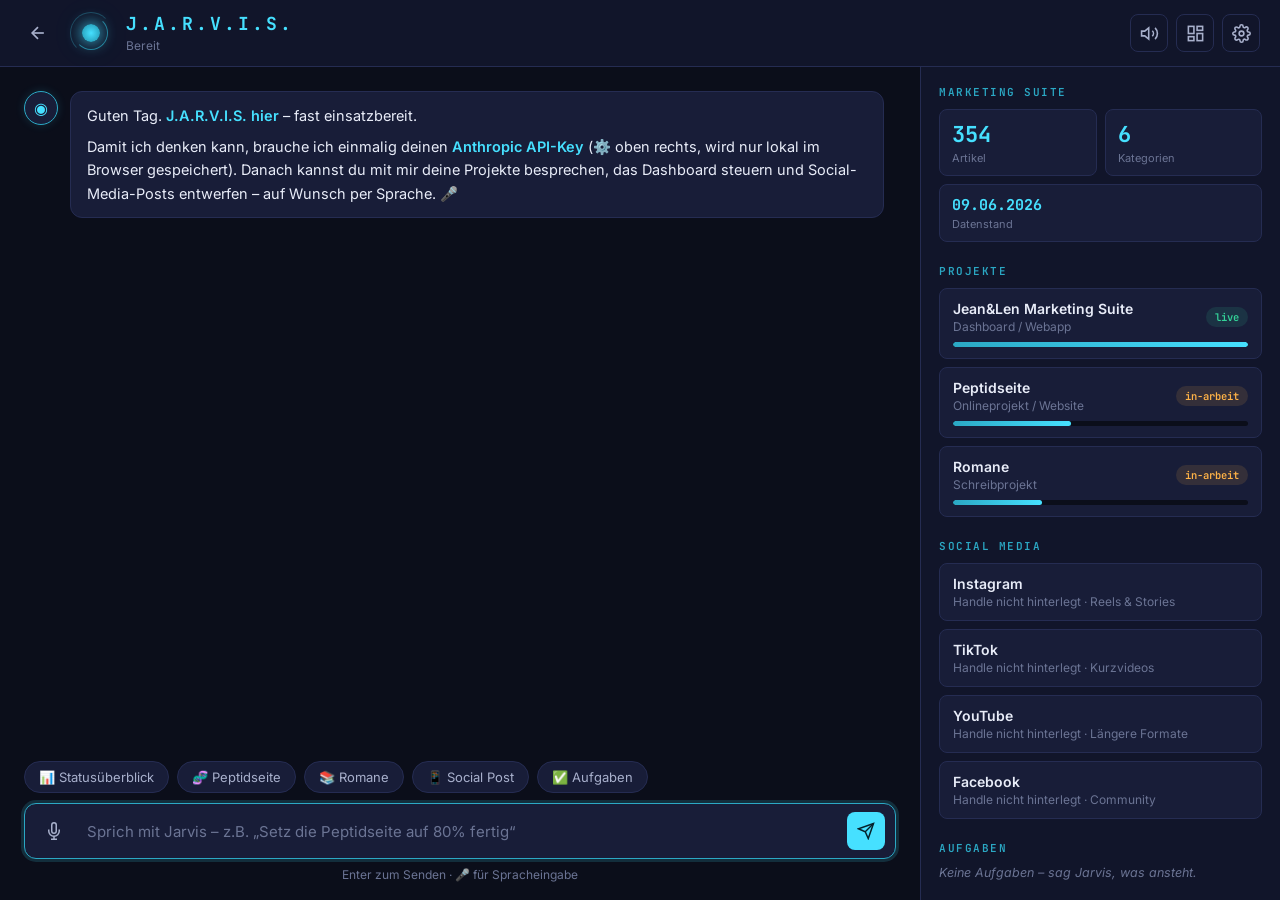
==== jarvis.html @ be7730c0 "Jarvis-Kommandozentrale hinzugefügt Neue KI-Kommandozentrale (jarvis.html) im Stil eines J.A.R.V.I.S" ====
<!DOCTYPE html>
<html lang="de">
<head>
  <meta charset="UTF-8">
  <meta name="viewport" content="width=device-width, initial-scale=1.0">
  <title>Jarvis – Kommandozentrale</title>
  <link rel="preconnect" href="https://fonts.googleapis.com">
  <link rel="preconnect" href="https://fonts.gstatic.com" crossorigin>
  <link href="https://fonts.googleapis.com/css2?family=Inter:wght@300;400;500;600;700&family=JetBrains+Mono:wght@400;600&display=swap" rel="stylesheet">
  <link rel="stylesheet" href="jarvis.css">
  <link rel="icon" href="data:image/svg+xml,<svg xmlns='http://www.w3.org/2000/svg' viewBox='0 0 100 100'><text y='.9em' font-size='90'>🤖</text></svg>">
</head>
<body>
  <div class="jarvis-app">

    <!-- Header -->
    <header class="jarvis-header">
      <div class="header-left">
        <a href="index.html" class="back-link" title="Zurück zur Marketing Suite">
          <svg viewBox="0 0 24 24" fill="none" stroke="currentColor" stroke-width="2"><path d="M19 12H5"/><path d="m12 19-7-7 7-7"/></svg>
        </a>
        <div class="jarvis-orb" id="jarvisOrb">
          <div class="orb-core"></div>
          <div class="orb-ring"></div>
          <div class="orb-ring ring-2"></div>
        </div>
        <div class="header-title">
          <h1>J.A.R.V.I.S.</h1>
          <span class="header-sub" id="jarvisStatus">Bereit</span>
        </div>
      </div>
      <div class="header-actions">
        <button class="icon-btn" id="voiceOutputBtn" title="Sprachausgabe an/aus">
          <svg viewBox="0 0 24 24" fill="none" stroke="currentColor" stroke-width="2"><polygon points="11 5 6 9 2 9 2 15 6 15 11 19 11 5"/><path d="M15.54 8.46a5 5 0 0 1 0 7.07"/><path d="M19.07 4.93a10 10 0 0 1 0 14.14"/></svg>
        </button>
        <button class="icon-btn" id="dashboardToggle" title="Dashboard ein-/ausblenden">
          <svg viewBox="0 0 24 24" fill="none" stroke="currentColor" stroke-width="2"><rect x="3" y="3" width="7" height="9"/><rect x="14" y="3" width="7" height="5"/><rect x="14" y="12" width="7" height="9"/><rect x="3" y="16" width="7" height="5"/></svg>
        </button>
        <button class="icon-btn" id="settingsBtn" title="Einstellungen">
          <svg viewBox="0 0 24 24" fill="none" stroke="currentColor" stroke-width="2"><circle cx="12" cy="12" r="3"/><path d="M19.4 15a1.65 1.65 0 0 0 .33 1.82l.06.06a2 2 0 0 1 0 2.83 2 2 0 0 1-2.83 0l-.06-.06a1.65 1.65 0 0 0-1.82-.33 1.65 1.65 0 0 0-1 1.51V21a2 2 0 0 1-2 2 2 2 0 0 1-2-2v-.09A1.65 1.65 0 0 0 9 19.4a1.65 1.65 0 0 0-1.82.33l-.06.06a2 2 0 0 1-2.83 0 2 2 0 0 1 0-2.83l.06-.06a1.65 1.65 0 0 0 .33-1.82 1.65 1.65 0 0 0-1.51-1H3a2 2 0 0 1-2-2 2 2 0 0 1 2-2h.09A1.65 1.65 0 0 0 4.6 9a1.65 1.65 0 0 0-.33-1.82l-.06-.06a2 2 0 0 1 0-2.83 2 2 0 0 1 2.83 0l.06.06a1.65 1.65 0 0 0 1.82.33H9a1.65 1.65 0 0 0 1-1.51V3a2 2 0 0 1 2-2 2 2 0 0 1 2 2v.09a1.65 1.65 0 0 0 1 1.51 1.65 1.65 0 0 0 1.82-.33l.06-.06a2 2 0 0 1 2.83 0 2 2 0 0 1 0 2.83l-.06.06a1.65 1.65 0 0 0-.33 1.82V9a1.65 1.65 0 0 0 1.51 1H21a2 2 0 0 1 2 2 2 2 0 0 1-2 2h-.09a1.65 1.65 0 0 0-1.51 1z"/></svg>
        </button>
      </div>
    </header>

    <div class="jarvis-body">

      <!-- Chat -->
      <main class="chat-panel">
        <div class="chat-messages" id="chatMessages"></div>

        <div class="quick-actions" id="quickActions">
          <button class="chip" data-query="Gib mir einen Statusüberblick über alle meine Projekte">📊 Statusüberblick</button>
          <button class="chip" data-query="Wie ist der Stand der Peptidseite?">🧬 Peptidseite</button>
          <button class="chip" data-query="Was ist der Stand bei meinen Romanen?">📚 Romane</button>
          <button class="chip" data-query="Entwirf mir einen Instagram-Post">📱 Social Post</button>
          <button class="chip" data-query="Welche offenen Aufgaben habe ich?">✅ Aufgaben</button>
        </div>

        <div class="chat-input-container">
          <div class="input-wrapper">
            <button class="mic-btn" id="micBtn" title="Spracheingabe (gedrückt halten oder klicken)">
              <svg viewBox="0 0 24 24" fill="none" stroke="currentColor" stroke-width="2"><path d="M12 1a3 3 0 0 0-3 3v8a3 3 0 0 0 6 0V4a3 3 0 0 0-3-3z"/><path d="M19 10v2a7 7 0 0 1-14 0v-2"/><line x1="12" y1="19" x2="12" y2="23"/><line x1="8" y1="23" x2="16" y2="23"/></svg>
            </button>
            <input type="text" id="chatInput" placeholder="Sprich mit Jarvis – z.B. „Setz die Peptidseite auf 80% fertig“" autocomplete="off">
            <button class="send-btn" id="sendBtn" title="Senden (Enter)">
              <svg viewBox="0 0 24 24" fill="none" stroke="currentColor" stroke-width="2"><line x1="22" y1="2" x2="11" y2="13"/><polygon points="22 2 15 22 11 13 2 9 22 2"/></svg>
            </button>
          </div>
          <span class="input-hint" id="inputHint">Enter zum Senden · 🎤 für Spracheingabe</span>
        </div>
      </main>

      <!-- Dashboard -->
      <aside class="dashboard-panel" id="dashboardPanel">
        <div class="dashboard-scroll">

          <section class="dash-section">
            <h2 class="dash-title">Marketing Suite</h2>
            <div class="stat-grid" id="suiteStats">
              <div class="stat-card"><span class="stat-value" id="dashArticles">–</span><span class="stat-label">Artikel</span></div>
              <div class="stat-card"><span class="stat-value" id="dashCategories">–</span><span class="stat-label">Kategorien</span></div>
              <div class="stat-card wide"><span class="stat-value small" id="dashUpdated">–</span><span class="stat-label">Datenstand</span></div>
            </div>
          </section>

          <section class="dash-section">
            <h2 class="dash-title">Projekte</h2>
            <div id="projectCards"></div>
          </section>

          <section class="dash-section">
            <h2 class="dash-title">Social Media</h2>
            <div id="channelCards"></div>
          </section>

          <section class="dash-section">
            <h2 class="dash-title">Aufgaben</h2>
            <div id="taskList"></div>
          </section>

          <section class="dash-section">
            <h2 class="dash-title">Post-Entwürfe</h2>
            <div id="draftList"></div>
          </section>

          <section class="dash-section">
            <h2 class="dash-title">Notizen</h2>
            <div id="noteList"></div>
          </section>

        </div>
      </aside>
    </div>
  </div>

  <!-- Settings Modal -->
  <div class="modal-overlay" id="settingsModal">
    <div class="modal">
      <div class="modal-header">
        <h2>Einstellungen</h2>
        <button class="icon-btn" id="closeSettings">✕</button>
      </div>
      <div class="modal-body">
        <label class="field-label">Anthropic API-Key
          <input type="password" id="apiKeyInput" placeholder="sk-ant-...">
          <span class="field-hint">Wird nur lokal in deinem Browser gespeichert. Key erstellen: <a href="https://console.anthropic.com/settings/keys" target="_blank" rel="noopener">console.anthropic.com</a></span>
        </label>
        <label class="field-label">Modell
          <select id="modelSelect">
            <option value="claude-opus-4-8">Claude Opus 4.8 (am fähigsten)</option>
            <option value="claude-sonnet-4-6">Claude Sonnet 4.6 (schnell & stark)</option>
            <option value="claude-haiku-4-5">Claude Haiku 4.5 (am schnellsten)</option>
          </select>
        </label>
        <label class="field-label checkbox-label">
          <input type="checkbox" id="ttsCheckbox"> Sprachausgabe aktivieren (Jarvis spricht Antworten)
        </label>
        <div class="modal-actions">
          <button class="btn-secondary" id="resetDataBtn">Dashboard-Daten zurücksetzen</button>
          <button class="btn-primary" id="saveSettings">Speichern</button>
        </div>
      </div>
    </div>
  </div>

  <script src="jarvis.js"></script>
</body>
</html>
---- jarvis.css ----
/* ============================================
   J.A.R.V.I.S. – Kommandozentrale
   Dark Command-Center Theme
   ============================================ */

:root {
  --bg: #0B0E1A;
  --bg-panel: #11152A;
  --bg-card: #181D38;
  --bg-card-hover: #1F2547;
  --border: #252C52;
  --border-glow: rgba(70, 224, 255, 0.35);

  --cyan: #46E0FF;
  --cyan-dim: #2BA8C4;
  --cyan-glow: rgba(70, 224, 255, 0.15);
  --pink: #D4608A;
  --amber: #FFB347;
  --green: #34D399;
  --red: #F87171;

  --text: #E8ECF8;
  --text-secondary: #A8B0CC;
  --text-muted: #6B7494;

  --radius: 12px;
  --radius-sm: 8px;
  --mono: 'JetBrains Mono', monospace;
}

*, *::before, *::after { box-sizing: border-box; margin: 0; padding: 0; }

html, body { height: 100%; overflow: hidden; }

body {
  font-family: 'Inter', sans-serif;
  background: var(--bg);
  color: var(--text);
  font-size: 15px;
}

.jarvis-app { display: flex; flex-direction: column; height: 100vh; height: 100dvh; }

/* ============================================
   Header
   ============================================ */

.jarvis-header {
  display: flex;
  align-items: center;
  justify-content: space-between;
  padding: 12px 20px;
  background: var(--bg-panel);
  border-bottom: 1px solid var(--border);
  flex-shrink: 0;
}

.header-left { display: flex; align-items: center; gap: 14px; }

.back-link {
  display: flex;
  align-items: center;
  justify-content: center;
  width: 36px;
  height: 36px;
  border-radius: var(--radius-sm);
  color: var(--text-secondary);
  transition: all 0.15s;
}
.back-link:hover { background: var(--bg-card); color: var(--cyan); }
.back-link svg { width: 20px; height: 20px; }

.header-title h1 {
  font-size: 18px;
  font-weight: 700;
  letter-spacing: 3px;
  color: var(--cyan);
  font-family: var(--mono);
}
.header-sub { font-size: 12px; color: var(--text-muted); }

.header-actions { display: flex; gap: 8px; }

.icon-btn {
  display: flex;
  align-items: center;
  justify-content: center;
  width: 38px;
  height: 38px;
  border: 1px solid var(--border);
  border-radius: var(--radius-sm);
  background: transparent;
  color: var(--text-secondary);
  cursor: pointer;
  transition: all 0.15s;
  font-size: 14px;
}
.icon-btn:hover { border-color: var(--cyan-dim); color: var(--cyan); }
.icon-btn.active { border-color: var(--cyan); color: var(--cyan); background: var(--cyan-glow); }
.icon-btn svg { width: 19px; height: 19px; }

/* Orb */
.jarvis-orb { position: relative; width: 42px; height: 42px; flex-shrink: 0; }

.orb-core {
  position: absolute;
  inset: 12px;
  border-radius: 50%;
  background: radial-gradient(circle, var(--cyan) 0%, var(--cyan-dim) 70%);
  box-shadow: 0 0 16px var(--cyan), 0 0 40px var(--cyan-glow);
  animation: pulse 3s ease-in-out infinite;
}

.orb-ring {
  position: absolute;
  inset: 4px;
  border-radius: 50%;
  border: 1.5px solid var(--cyan-dim);
  border-top-color: transparent;
  border-left-color: transparent;
  animation: spin 4s linear infinite;
  opacity: 0.7;
}
.orb-ring.ring-2 {
  inset: 0;
  border-color: var(--border-glow);
  border-bottom-color: transparent;
  border-right-color: transparent;
  animation: spin 7s linear infinite reverse;
}

.jarvis-orb.thinking .orb-core { animation: pulse 0.8s ease-in-out infinite; }
.jarvis-orb.thinking .orb-ring { animation-duration: 1s; }
.jarvis-orb.listening .orb-core { background: radial-gradient(circle, var(--pink) 0%, #B8406E 70%); box-shadow: 0 0 16px var(--pink); }

@keyframes spin { to { transform: rotate(360deg); } }
@keyframes pulse {
  0%, 100% { transform: scale(1); opacity: 1; }
  50% { transform: scale(0.85); opacity: 0.75; }
}

/* ============================================
   Layout
   ============================================ */

.jarvis-body { display: flex; flex: 1; min-height: 0; }

.chat-panel {
  flex: 1;
  display: flex;
  flex-direction: column;
  min-width: 0;
}

.dashboard-panel {
  width: 360px;
  flex-shrink: 0;
  border-left: 1px solid var(--border);
  background: var(--bg-panel);
  overflow: hidden;
  transition: width 0.2s ease, opacity 0.2s ease;
}
.dashboard-panel.hidden { width: 0; opacity: 0; border: none; }

.dashboard-scroll { height: 100%; overflow-y: auto; padding: 18px; }

/* ============================================
   Chat
   ============================================ */

.chat-messages {
  flex: 1;
  overflow-y: auto;
  padding: 24px;
  display: flex;
  flex-direction: column;
  gap: 16px;
}

.message { display: flex; gap: 12px; max-width: 860px; }
.message.user { align-self: flex-end; flex-direction: row-reverse; }

.avatar {
  width: 34px;
  height: 34px;
  border-radius: 50%;
  flex-shrink: 0;
  display: flex;
  align-items: center;
  justify-content: center;
  font-size: 16px;
  background: var(--bg-card);
  border: 1px solid var(--border);
}
.message.bot .avatar { color: var(--cyan); border-color: var(--cyan-dim); box-shadow: 0 0 10px var(--cyan-glow); }

.bubble {
  background: var(--bg-card);
  border: 1px solid var(--border);
  border-radius: var(--radius);
  padding: 12px 16px;
  line-height: 1.6;
  font-size: 14.5px;
  overflow-wrap: anywhere;
}
.message.user .bubble { background: #2A2342; border-color: #3D3460; }
.message.bot .bubble { border-color: var(--border); }

.bubble p { margin: 0 0 8px; }
.bubble p:last-child { margin: 0; }
.bubble ul, .bubble ol { margin: 4px 0 8px; padding-left: 20px; }
.bubble li { margin: 3px 0; }
.bubble code {
  font-family: var(--mono);
  font-size: 13px;
  background: rgba(70, 224, 255, 0.08);
  color: var(--cyan);
  padding: 1px 5px;
  border-radius: 4px;
}
.bubble pre {
  background: #0B0E1A;
  border: 1px solid var(--border);
  border-radius: var(--radius-sm);
  padding: 10px 12px;
  overflow-x: auto;
  margin: 8px 0;
}
.bubble pre code { background: none; padding: 0; }
.bubble strong { color: var(--cyan); font-weight: 600; }
.bubble a { color: var(--cyan); }

.tool-pill {
  display: inline-flex;
  align-items: center;
  gap: 6px;
  font-size: 12px;
  font-family: var(--mono);
  color: var(--text-muted);
  background: var(--bg-card);
  border: 1px solid var(--border);
  border-radius: 999px;
  padding: 4px 12px;
  align-self: flex-start;
  margin-left: 46px;
}
.tool-pill::before { content: '⚙'; color: var(--cyan-dim); }

.typing-dots { display: inline-flex; gap: 4px; padding: 4px 0; }
.typing-dots span {
  width: 7px; height: 7px;
  border-radius: 50%;
  background: var(--cyan-dim);
  animation: blink 1.2s infinite;
}
.typing-dots span:nth-child(2) { animation-delay: 0.2s; }
.typing-dots span:nth-child(3) { animation-delay: 0.4s; }
@keyframes blink { 0%, 80%, 100% { opacity: 0.25; } 40% { opacity: 1; } }

/* Quick Actions */
.quick-actions {
  display: flex;
  gap: 8px;
  padding: 0 24px 10px;
  flex-wrap: wrap;
}
.chip {
  background: var(--bg-card);
  border: 1px solid var(--border);
  color: var(--text-secondary);
  border-radius: 999px;
  padding: 7px 14px;
  font-size: 13px;
  font-family: inherit;
  cursor: pointer;
  transition: all 0.15s;
}
.chip:hover { border-color: var(--cyan-dim); color: var(--cyan); }

/* Input */
.chat-input-container { padding: 0 24px 18px; }

.input-wrapper {
  display: flex;
  align-items: center;
  gap: 10px;
  background: var(--bg-card);
  border: 1px solid var(--border);
  border-radius: var(--radius);
  padding: 8px 10px;
  transition: border-color 0.15s, box-shadow 0.15s;
}
.input-wrapper:focus-within { border-color: var(--cyan-dim); box-shadow: 0 0 0 3px var(--cyan-glow); }

#chatInput {
  flex: 1;
  background: none;
  border: none;
  outline: none;
  color: var(--text);
  font-family: inherit;
  font-size: 15px;
  padding: 6px 4px;
}
#chatInput::placeholder { color: var(--text-muted); }

.mic-btn, .send-btn {
  display: flex;
  align-items: center;
  justify-content: center;
  width: 38px;
  height: 38px;
  border-radius: var(--radius-sm);
  border: none;
  cursor: pointer;
  transition: all 0.15s;
  flex-shrink: 0;
}
.mic-btn { background: transparent; color: var(--text-secondary); }
.mic-btn:hover { color: var(--cyan); background: var(--cyan-glow); }
.mic-btn.recording { color: #fff; background: var(--pink); animation: pulse 1s infinite; }
.send-btn { background: var(--cyan); color: #06222B; }
.send-btn:hover { background: #6FE8FF; }
.send-btn:disabled { opacity: 0.4; cursor: default; }
.mic-btn svg, .send-btn svg { width: 18px; height: 18px; }

.input-hint {
  display: block;
  margin-top: 8px;
  font-size: 12px;
  color: var(--text-muted);
  text-align: center;
}

/* ============================================
   Dashboard
   ============================================ */

.dash-section { margin-bottom: 22px; }

.dash-title {
  font-size: 11px;
  font-weight: 600;
  letter-spacing: 1.5px;
  text-transform: uppercase;
  color: var(--cyan-dim);
  margin-bottom: 10px;
  font-family: var(--mono);
}

.stat-grid { display: grid; grid-template-columns: 1fr 1fr; gap: 8px; }
.stat-card {
  background: var(--bg-card);
  border: 1px solid var(--border);
  border-radius: var(--radius-sm);
  padding: 10px 12px;
  display: flex;
  flex-direction: column;
}
.stat-card.wide { grid-column: span 2; }
.stat-value { font-size: 22px; font-weight: 700; color: var(--cyan); font-family: var(--mono); }
.stat-value.small { font-size: 15px; }
.stat-label { font-size: 11px; color: var(--text-muted); margin-top: 2px; }

.dash-card {
  background: var(--bg-card);
  border: 1px solid var(--border);
  border-radius: var(--radius-sm);
  padding: 11px 13px;
  margin-bottom: 8px;
  transition: border-color 0.3s;
}
.dash-card.flash { border-color: var(--cyan); box-shadow: 0 0 12px var(--cyan-glow); }

.dash-card-head {
  display: flex;
  align-items: center;
  justify-content: space-between;
  gap: 8px;
}
.dash-card-title { font-size: 14px; font-weight: 600; }
.dash-card-sub { font-size: 12px; color: var(--text-muted); margin-top: 2px; }
.dash-card-notes {
  font-size: 12.5px;
  color: var(--text-secondary);
  margin-top: 6px;
  padding-top: 6px;
  border-top: 1px dashed var(--border);
  white-space: pre-wrap;
}

.badge {
  font-size: 10.5px;
  font-weight: 600;
  padding: 3px 9px;
  border-radius: 999px;
  white-space: nowrap;
  font-family: var(--mono);
}
.badge.live, .badge.aktiv { background: rgba(52, 211, 153, 0.12); color: var(--green); }
.badge.in-arbeit { background: rgba(255, 179, 71, 0.12); color: var(--amber); }
.badge.geplant, .badge.idee { background: rgba(70, 224, 255, 0.1); color: var(--cyan); }
.badge.pausiert { background: rgba(248, 113, 113, 0.12); color: var(--red); }
.badge.neutral { background: var(--bg-card-hover); color: var(--text-secondary); }

.progress-bar {
  height: 5px;
  background: var(--bg);
  border-radius: 999px;
  margin-top: 8px;
  overflow: hidden;
}
.progress-fill {
  height: 100%;
  background: linear-gradient(90deg, var(--cyan-dim), var(--cyan));
  border-radius: 999px;
  transition: width 0.5s ease;
}

.task-item {
  display: flex;
  align-items: flex-start;
  gap: 9px;
  background: var(--bg-card);
  border: 1px solid var(--border);
  border-radius: var(--radius-sm);
  padding: 9px 12px;
  margin-bottom: 6px;
  font-size: 13.5px;
}
.task-item.done { opacity: 0.5; }
.task-item.done .task-text { text-decoration: line-through; }
.task-check { color: var(--cyan); flex-shrink: 0; margin-top: 1px; }
.task-meta { font-size: 11.5px; color: var(--text-muted); margin-top: 2px; }

.draft-card .draft-content {
  font-size: 13px;
  color: var(--text-secondary);
  margin-top: 6px;
  white-space: pre-wrap;
  max-height: 130px;
  overflow-y: auto;
}

.note-item {
  background: rgba(255, 179, 71, 0.06);
  border: 1px solid rgba(255, 179, 71, 0.25);
  border-radius: var(--radius-sm);
  padding: 9px 12px;
  margin-bottom: 6px;
  font-size: 13.5px;
  color: var(--text-secondary);
  white-space: pre-wrap;
}

.empty-hint { font-size: 12.5px; color: var(--text-muted); font-style: italic; }

/* ============================================
   Modal
   ============================================ */

.modal-overlay {
  position: fixed;
  inset: 0;
  background: rgba(5, 8, 18, 0.75);
  backdrop-filter: blur(4px);
  display: none;
  align-items: center;
  justify-content: center;
  z-index: 100;
  padding: 20px;
}
.modal-overlay.open { display: flex; }

.modal {
  width: 100%;
  max-width: 480px;
  background: var(--bg-panel);
  border: 1px solid var(--border);
  border-radius: var(--radius);
  box-shadow: 0 20px 60px rgba(0,0,0,0.5);
}
.modal-header {
  display: flex;
  align-items: center;
  justify-content: space-between;
  padding: 16px 20px;
  border-bottom: 1px solid var(--border);
}
.modal-header h2 { font-size: 16px; }
.modal-body { padding: 20px; display: flex; flex-direction: column; gap: 16px; }

.field-label { display: flex; flex-direction: column; gap: 6px; font-size: 13px; font-weight: 600; color: var(--text-secondary); }
.field-label input[type="password"], .field-label input[type="text"], .field-label select {
  background: var(--bg-card);
  border: 1px solid var(--border);
  border-radius: var(--radius-sm);
  color: var(--text);
  font-family: inherit;
  font-size: 14px;
  padding: 10px 12px;
  outline: none;
}
.field-label input:focus, .field-label select:focus { border-color: var(--cyan-dim); }
.field-hint { font-size: 11.5px; font-weight: 400; color: var(--text-muted); }
.field-hint a { color: var(--cyan); }

.checkbox-label { flex-direction: row; align-items: center; gap: 9px; cursor: pointer; }
.checkbox-label input { accent-color: var(--cyan); width: 16px; height: 16px; }

.modal-actions { display: flex; justify-content: space-between; gap: 10px; margin-top: 4px; }
.btn-primary, .btn-secondary {
  border: none;
  border-radius: var(--radius-sm);
  font-family: inherit;
  font-size: 14px;
  font-weight: 600;
  padding: 10px 18px;
  cursor: pointer;
  transition: all 0.15s;
}
.btn-primary { background: var(--cyan); color: #06222B; }
.btn-primary:hover { background: #6FE8FF; }
.btn-secondary { background: transparent; border: 1px solid var(--border); color: var(--text-secondary); }
.btn-secondary:hover { border-color: var(--red); color: var(--red); }

/* ============================================
   Scrollbars & Mobile
   ============================================ */

::-webkit-scrollbar { width: 8px; }
::-webkit-scrollbar-track { background: transparent; }
::-webkit-scrollbar-thumb { background: var(--border); border-radius: 999px; }
::-webkit-scrollbar-thumb:hover { background: var(--cyan-dim); }

@media (max-width: 900px) {
  .dashboard-panel {
    position: fixed;
    top: 63px;
    right: 0;
    bottom: 0;
    z-index: 50;
    width: min(360px, 90vw);
    box-shadow: -10px 0 30px rgba(0,0,0,0.5);
  }
  .dashboard-panel.hidden { width: min(360px, 90vw); transform: translateX(100%); opacity: 1; border-left: 1px solid var(--border); }
  .dashboard-panel { transform: translateX(0); transition: transform 0.25s ease; }
  .chat-messages { padding: 16px; }
  .quick-actions, .chat-input-container { padding-left: 16px; padding-right: 16px; }
  .header-title h1 { font-size: 15px; letter-spacing: 2px; }
}
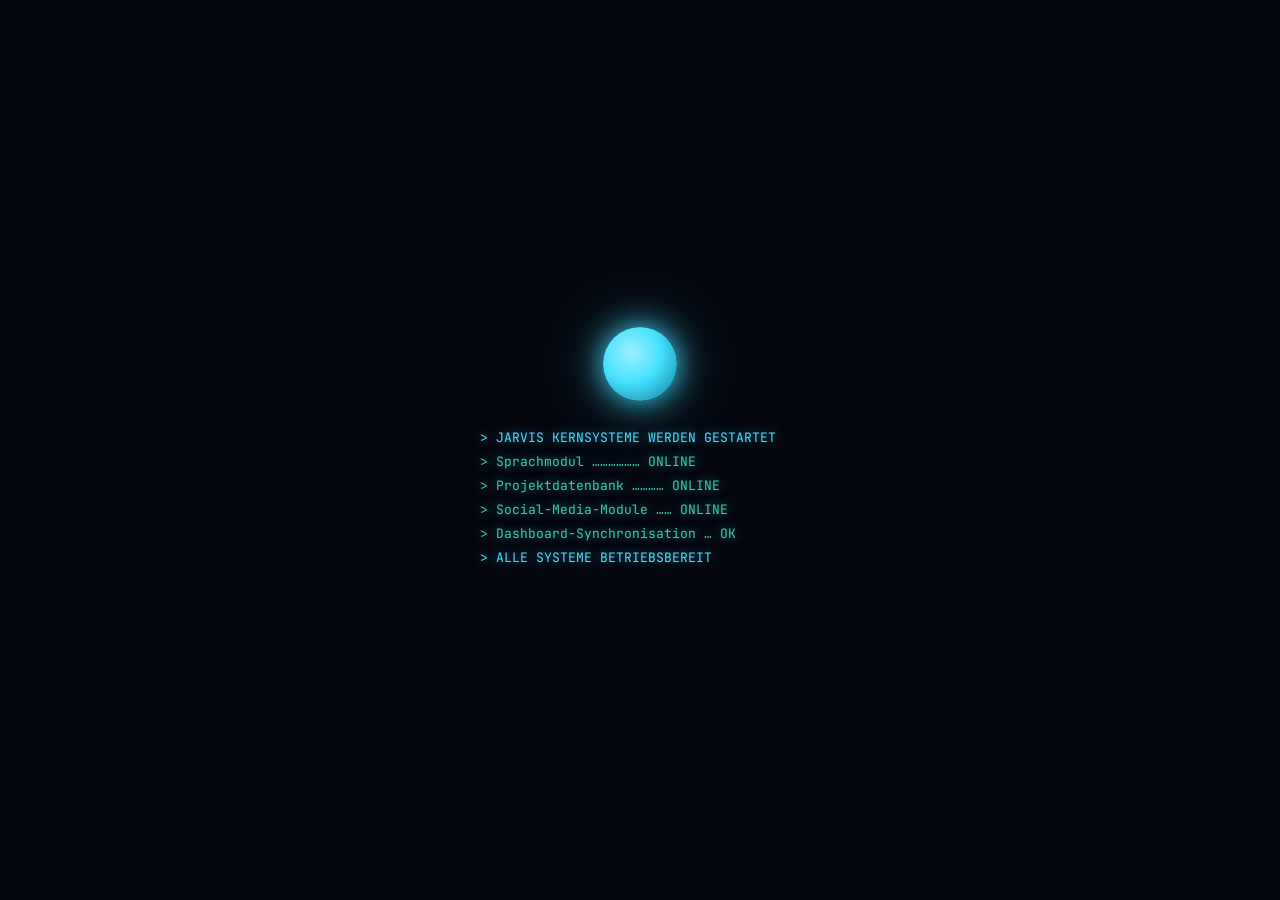
==== commit 17686c0e: "Jarvis-MVP: Hands-free-Sprachmodus, HUD-Effekte, Social-Statistiken, Wissensspeicher Sprachsteuerung" ====
--- a/jarvis.html
+++ b/jarvis.html
@@ -11,6 +11,11 @@
   <link rel="icon" href="data:image/svg+xml,<svg xmlns='http://www.w3.org/2000/svg' viewBox='0 0 100 100'><text y='.9em' font-size='90'>🤖</text></svg>">
 </head>
 <body>
+
+  <!-- HUD-Hintergrund -->
+  <canvas id="bgCanvas"></canvas>
+  <div class="hud-grid"></div>
+
   <div class="jarvis-app">
 
     <!-- Header -->
@@ -30,6 +35,10 @@
         </div>
       </div>
       <div class="header-actions">
+        <button class="icon-btn voice-mode-btn" id="voiceModeBtn" title="Sprachmodus (Hands-free)">
+          <svg viewBox="0 0 24 24" fill="none" stroke="currentColor" stroke-width="2"><circle cx="12" cy="12" r="2.2"/><path d="M12 5.5a6.5 6.5 0 0 1 6.5 6.5"/><path d="M12 2a10 10 0 0 1 10 10"/><path d="M12 18.5A6.5 6.5 0 0 1 5.5 12"/><path d="M12 22A10 10 0 0 1 2 12"/></svg>
+          <span class="voice-mode-label">Sprachmodus</span>
+        </button>
         <button class="icon-btn" id="voiceOutputBtn" title="Sprachausgabe an/aus">
           <svg viewBox="0 0 24 24" fill="none" stroke="currentColor" stroke-width="2"><polygon points="11 5 6 9 2 9 2 15 6 15 11 19 11 5"/><path d="M15.54 8.46a5 5 0 0 1 0 7.07"/><path d="M19.07 4.93a10 10 0 0 1 0 14.14"/></svg>
         </button>
@@ -50,6 +59,7 @@
 
         <div class="quick-actions" id="quickActions">
           <button class="chip" data-query="Gib mir einen Statusüberblick über alle meine Projekte">📊 Statusüberblick</button>
+          <button class="chip" data-query="Wie sind meine Social-Media-Statistiken?">📈 Social-Statistiken</button>
           <button class="chip" data-query="Wie ist der Stand der Peptidseite?">🧬 Peptidseite</button>
           <button class="chip" data-query="Was ist der Stand bei meinen Romanen?">📚 Romane</button>
           <button class="chip" data-query="Entwirf mir einen Instagram-Post">📱 Social Post</button>
@@ -58,7 +68,7 @@
 
         <div class="chat-input-container">
           <div class="input-wrapper">
-            <button class="mic-btn" id="micBtn" title="Spracheingabe (gedrückt halten oder klicken)">
+            <button class="mic-btn" id="micBtn" title="Spracheingabe">
               <svg viewBox="0 0 24 24" fill="none" stroke="currentColor" stroke-width="2"><path d="M12 1a3 3 0 0 0-3 3v8a3 3 0 0 0 6 0V4a3 3 0 0 0-3-3z"/><path d="M19 10v2a7 7 0 0 1-14 0v-2"/><line x1="12" y1="19" x2="12" y2="23"/><line x1="8" y1="23" x2="16" y2="23"/></svg>
             </button>
             <input type="text" id="chatInput" placeholder="Sprich mit Jarvis – z.B. „Setz die Peptidseite auf 80% fertig“" autocomplete="off">
@@ -66,7 +76,7 @@
               <svg viewBox="0 0 24 24" fill="none" stroke="currentColor" stroke-width="2"><line x1="22" y1="2" x2="11" y2="13"/><polygon points="22 2 15 22 11 13 2 9 22 2"/></svg>
             </button>
           </div>
-          <span class="input-hint" id="inputHint">Enter zum Senden · 🎤 für Spracheingabe</span>
+          <span class="input-hint" id="inputHint">Enter zum Senden · 🎤 Einzelaufnahme · ◎ Sprachmodus für freihändige Gespräche</span>
         </div>
       </main>
 
@@ -81,6 +91,11 @@
               <div class="stat-card"><span class="stat-value" id="dashCategories">–</span><span class="stat-label">Kategorien</span></div>
               <div class="stat-card wide"><span class="stat-value small" id="dashUpdated">–</span><span class="stat-label">Datenstand</span></div>
             </div>
+          </section>
+
+          <section class="dash-section" id="metricsSection">
+            <h2 class="dash-title">Kennzahlen</h2>
+            <div class="stat-grid" id="metricCards"></div>
           </section>
 
           <section class="dash-section">
@@ -108,8 +123,38 @@
             <div id="noteList"></div>
           </section>
 
+          <section class="dash-section">
+            <h2 class="dash-title">Wissensspeicher</h2>
+            <div id="knowledgeList"></div>
+          </section>
+
         </div>
       </aside>
+    </div>
+  </div>
+
+  <!-- Voice-Mode Overlay -->
+  <div class="voice-overlay" id="voiceOverlay">
+    <canvas id="voiceCanvas"></canvas>
+    <button class="voice-close" id="voiceClose" title="Sprachmodus beenden">✕</button>
+    <div class="voice-center">
+      <div class="voice-orb" id="voiceOrb">
+        <div class="voice-orb-core"></div>
+        <div class="voice-orb-ring r1"></div>
+        <div class="voice-orb-ring r2"></div>
+        <div class="voice-orb-ring r3"></div>
+      </div>
+      <div class="voice-status" id="voiceStatus">Initialisiere …</div>
+      <div class="voice-transcript" id="voiceTranscript"></div>
+      <button class="voice-talk-btn" id="voiceTalkBtn">Tippen zum Sprechen</button>
+    </div>
+  </div>
+
+  <!-- Boot-Sequenz -->
+  <div class="boot-overlay" id="bootOverlay">
+    <div class="boot-box">
+      <div class="boot-orb"></div>
+      <div class="boot-lines" id="bootLines"></div>
     </div>
   </div>
 
@@ -132,6 +177,10 @@
             <option value="claude-haiku-4-5">Claude Haiku 4.5 (am schnellsten)</option>
           </select>
         </label>
+        <label class="field-label">Über dich & deine Projekte (Kontext für Jarvis)
+          <textarea id="contextInput" rows="5" placeholder="Füttere Jarvis hier mit allem, was er dauerhaft wissen soll – z.B. Details zur Peptidseite, deinen Romanen, Zielgruppen, Tonalität deiner Kanäle …"></textarea>
+          <span class="field-hint">Wird Jarvis bei jedem Gespräch mitgegeben. Zusätzlich merkt er sich Dinge selbst im Wissensspeicher.</span>
+        </label>
         <label class="field-label checkbox-label">
           <input type="checkbox" id="ttsCheckbox"> Sprachausgabe aktivieren (Jarvis spricht Antworten)
         </label>
--- a/jarvis.css
+++ b/jarvis.css
@@ -39,7 +39,33 @@
   font-size: 15px;
 }
 
-.jarvis-app { display: flex; flex-direction: column; height: 100vh; height: 100dvh; }
+.jarvis-app { display: flex; flex-direction: column; height: 100vh; height: 100dvh; position: relative; z-index: 2; }
+
+/* HUD-Hintergrund */
+#bgCanvas {
+  position: fixed;
+  inset: 0;
+  width: 100%;
+  height: 100%;
+  z-index: 0;
+  opacity: 0.8;
+}
+.hud-grid {
+  position: fixed;
+  inset: 0;
+  z-index: 1;
+  pointer-events: none;
+  background-image:
+    linear-gradient(rgba(70, 224, 255, 0.035) 1px, transparent 1px),
+    linear-gradient(90deg, rgba(70, 224, 255, 0.035) 1px, transparent 1px);
+  background-size: 44px 44px;
+  mask-image: radial-gradient(ellipse 90% 80% at 50% 40%, black 30%, transparent 100%);
+  -webkit-mask-image: radial-gradient(ellipse 90% 80% at 50% 40%, black 30%, transparent 100%);
+}
+
+.jarvis-header, .chat-panel { background: transparent; }
+.jarvis-header { background: rgba(17, 21, 42, 0.82); backdrop-filter: blur(8px); }
+.dashboard-panel { background: rgba(17, 21, 42, 0.86); backdrop-filter: blur(8px); }
 
 /* ============================================
    Header
@@ -491,7 +517,7 @@
 .modal-body { padding: 20px; display: flex; flex-direction: column; gap: 16px; }
 
 .field-label { display: flex; flex-direction: column; gap: 6px; font-size: 13px; font-weight: 600; color: var(--text-secondary); }
-.field-label input[type="password"], .field-label input[type="text"], .field-label select {
+.field-label input[type="password"], .field-label input[type="text"], .field-label select, .field-label textarea {
   background: var(--bg-card);
   border: 1px solid var(--border);
   border-radius: var(--radius-sm);
@@ -501,7 +527,8 @@
   padding: 10px 12px;
   outline: none;
 }
-.field-label input:focus, .field-label select:focus { border-color: var(--cyan-dim); }
+.field-label input:focus, .field-label select:focus, .field-label textarea:focus { border-color: var(--cyan-dim); }
+.field-label textarea { resize: vertical; font-family: inherit; line-height: 1.5; }
 .field-hint { font-size: 11.5px; font-weight: 400; color: var(--text-muted); }
 .field-hint a { color: var(--cyan); }
 
@@ -523,6 +550,197 @@
 .btn-primary:hover { background: #6FE8FF; }
 .btn-secondary { background: transparent; border: 1px solid var(--border); color: var(--text-secondary); }
 .btn-secondary:hover { border-color: var(--red); color: var(--red); }
+
+/* ============================================
+   Social-Statistiken & Kennzahlen
+   ============================================ */
+
+.channel-stats {
+  display: flex;
+  flex-wrap: wrap;
+  gap: 6px 14px;
+  margin-top: 8px;
+}
+.channel-stat { display: flex; flex-direction: column; }
+.channel-stat .cs-value {
+  font-family: var(--mono);
+  font-size: 15px;
+  font-weight: 600;
+  color: var(--cyan);
+}
+.channel-stat .cs-label { font-size: 10.5px; color: var(--text-muted); }
+.cs-trend-up { color: var(--green) !important; }
+.cs-trend-down { color: var(--red) !important; }
+
+.sparkline { margin-top: 8px; display: block; width: 100%; height: 30px; }
+.sparkline polyline { fill: none; stroke: var(--cyan); stroke-width: 1.5; }
+.sparkline .spark-fill { fill: rgba(70, 224, 255, 0.08); stroke: none; }
+
+.metric-card { position: relative; }
+.metric-trend { font-size: 11px; font-family: var(--mono); margin-top: 2px; }
+
+.knowledge-item {
+  background: var(--bg-card);
+  border: 1px solid var(--border);
+  border-left: 2px solid var(--cyan-dim);
+  border-radius: var(--radius-sm);
+  padding: 9px 12px;
+  margin-bottom: 6px;
+  font-size: 13px;
+}
+.knowledge-item .k-topic { font-weight: 600; color: var(--cyan); font-size: 12.5px; margin-bottom: 3px; }
+.knowledge-item .k-content { color: var(--text-secondary); white-space: pre-wrap; }
+
+/* ============================================
+   Voice-Mode Overlay
+   ============================================ */
+
+.voice-mode-btn { width: auto; padding: 0 14px; gap: 8px; }
+.voice-mode-label { font-size: 13px; font-weight: 600; }
+@media (max-width: 700px) { .voice-mode-label { display: none; } .voice-mode-btn { width: 38px; padding: 0; } }
+
+.voice-overlay {
+  position: fixed;
+  inset: 0;
+  z-index: 200;
+  background: radial-gradient(ellipse at 50% 45%, #101630 0%, #070A16 70%);
+  display: none;
+  align-items: center;
+  justify-content: center;
+}
+.voice-overlay.open { display: flex; }
+#voiceCanvas { position: absolute; inset: 0; width: 100%; height: 100%; }
+
+.voice-close {
+  position: absolute;
+  top: 22px;
+  right: 26px;
+  z-index: 2;
+  width: 42px;
+  height: 42px;
+  border-radius: 50%;
+  border: 1px solid var(--border);
+  background: rgba(17, 21, 42, 0.7);
+  color: var(--text-secondary);
+  font-size: 16px;
+  cursor: pointer;
+  transition: all 0.15s;
+}
+.voice-close:hover { border-color: var(--cyan); color: var(--cyan); }
+
+.voice-center {
+  position: relative;
+  z-index: 2;
+  display: flex;
+  flex-direction: column;
+  align-items: center;
+  gap: 26px;
+  padding: 20px;
+  max-width: 720px;
+  width: 100%;
+}
+
+.voice-orb { position: relative; width: 190px; height: 190px; }
+.voice-orb-core {
+  position: absolute;
+  inset: 56px;
+  border-radius: 50%;
+  background: radial-gradient(circle at 38% 35%, #9DF1FF 0%, var(--cyan) 45%, #0E7A96 100%);
+  box-shadow: 0 0 35px var(--cyan), 0 0 90px rgba(70, 224, 255, 0.35), inset 0 0 22px rgba(255,255,255,0.35);
+  animation: pulse 3.4s ease-in-out infinite;
+  transition: transform 0.1s ease-out;
+}
+.voice-orb-ring {
+  position: absolute;
+  border-radius: 50%;
+  border: 1.5px solid rgba(70, 224, 255, 0.5);
+}
+.voice-orb-ring.r1 { inset: 36px; border-top-color: transparent; border-left-color: transparent; animation: spin 5s linear infinite; }
+.voice-orb-ring.r2 { inset: 18px; border-style: dashed; border-color: rgba(70, 224, 255, 0.28); animation: spin 11s linear infinite reverse; }
+.voice-orb-ring.r3 { inset: 0; border-color: rgba(70, 224, 255, 0.14); border-bottom-color: var(--cyan-dim); animation: spin 8s linear infinite; }
+
+.voice-overlay.listening .voice-orb-core {
+  background: radial-gradient(circle at 38% 35%, #FFC4DA 0%, var(--pink) 45%, #7E2549 100%);
+  box-shadow: 0 0 35px var(--pink), 0 0 90px rgba(212, 96, 138, 0.4), inset 0 0 22px rgba(255,255,255,0.3);
+}
+.voice-overlay.thinking .voice-orb-core { animation: pulse 0.7s ease-in-out infinite; }
+.voice-overlay.speaking .voice-orb-ring { border-color: rgba(70, 224, 255, 0.7); }
+
+.voice-status {
+  font-family: var(--mono);
+  font-size: 13px;
+  letter-spacing: 2.5px;
+  text-transform: uppercase;
+  color: var(--cyan);
+  text-shadow: 0 0 12px rgba(70, 224, 255, 0.6);
+  min-height: 18px;
+}
+
+.voice-transcript {
+  font-size: 17px;
+  line-height: 1.65;
+  color: var(--text);
+  text-align: center;
+  min-height: 58px;
+  max-height: 32vh;
+  overflow-y: auto;
+  padding: 0 12px;
+}
+.voice-transcript .vt-user { color: var(--text-muted); font-style: italic; display: block; margin-bottom: 10px; }
+.voice-transcript .vt-jarvis { color: var(--text); display: block; }
+
+.voice-talk-btn {
+  border: 1px solid var(--border);
+  border-radius: 999px;
+  background: rgba(24, 29, 56, 0.8);
+  color: var(--text-secondary);
+  font-family: inherit;
+  font-size: 13.5px;
+  font-weight: 600;
+  padding: 11px 26px;
+  cursor: pointer;
+  transition: all 0.15s;
+}
+.voice-talk-btn:hover { border-color: var(--cyan); color: var(--cyan); }
+.voice-talk-btn.recording { border-color: var(--pink); color: var(--pink); }
+
+/* ============================================
+   Boot-Sequenz
+   ============================================ */
+
+.boot-overlay {
+  position: fixed;
+  inset: 0;
+  z-index: 300;
+  background: #05070F;
+  display: flex;
+  align-items: center;
+  justify-content: center;
+  transition: opacity 0.6s ease;
+}
+.boot-overlay.fade { opacity: 0; pointer-events: none; }
+.boot-overlay.hidden { display: none; }
+
+.boot-box { display: flex; flex-direction: column; align-items: center; gap: 28px; }
+.boot-orb {
+  width: 74px;
+  height: 74px;
+  border-radius: 50%;
+  background: radial-gradient(circle at 38% 35%, #9DF1FF 0%, var(--cyan) 45%, #0E7A96 100%);
+  box-shadow: 0 0 30px var(--cyan), 0 0 80px rgba(70, 224, 255, 0.3);
+  animation: pulse 1.4s ease-in-out infinite;
+}
+.boot-lines {
+  font-family: var(--mono);
+  font-size: 13px;
+  color: var(--cyan);
+  min-height: 120px;
+  min-width: 320px;
+  text-shadow: 0 0 10px rgba(70, 224, 255, 0.5);
+}
+.boot-lines div { opacity: 0; animation: bootline 0.3s forwards; margin-bottom: 7px; }
+.boot-lines .ok { color: var(--green); }
+@keyframes bootline { to { opacity: 1; } }
 
 /* ============================================
    Scrollbars & Mobile
